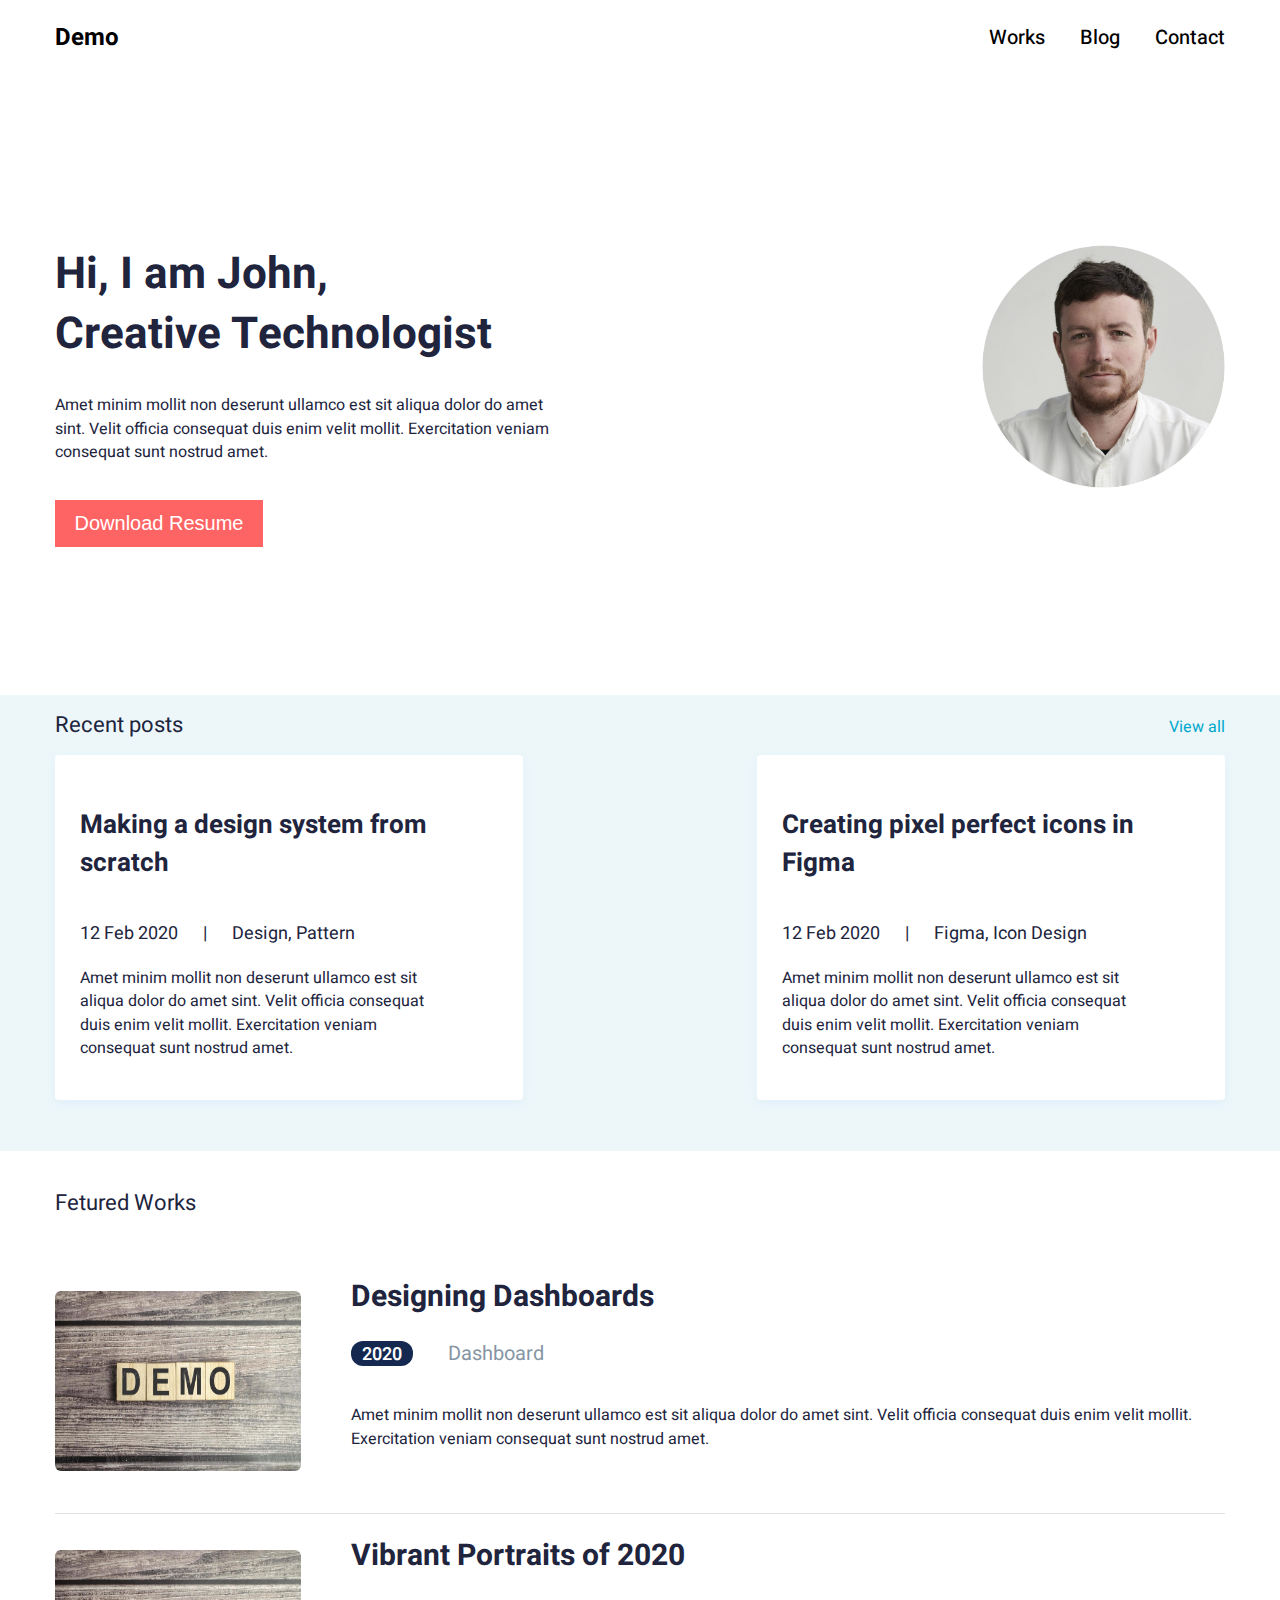
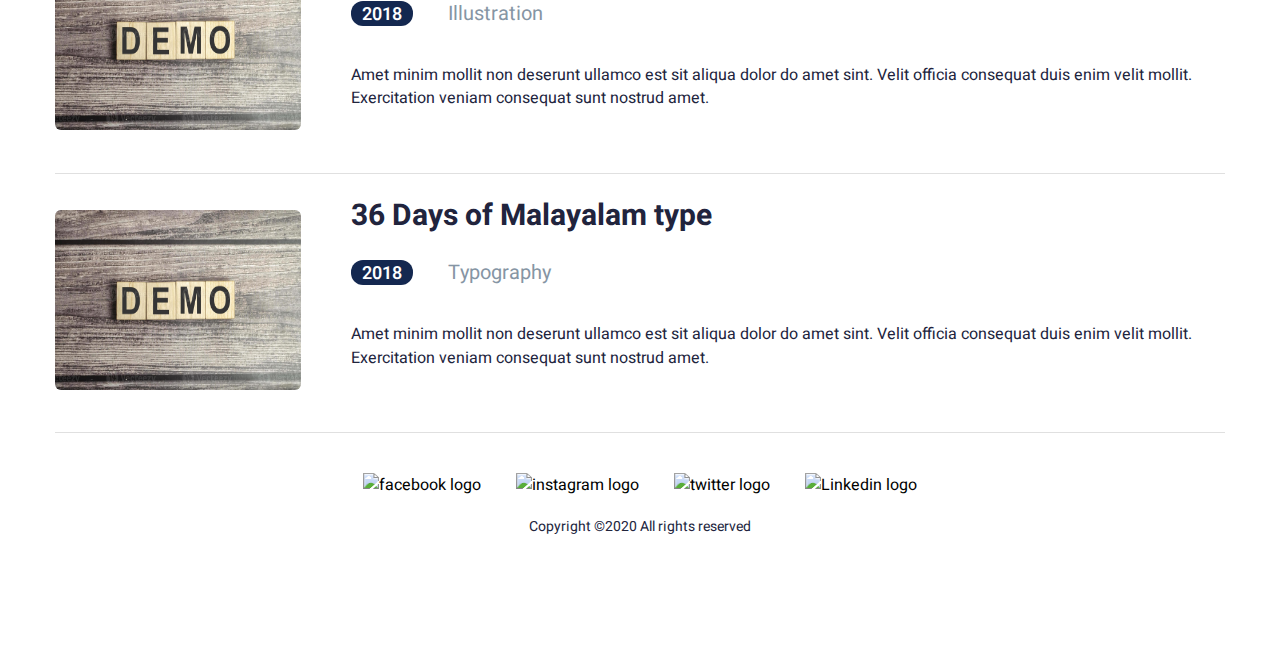
==== Assignment-2/index.html @ 6f909b79 "Assignment2 tasks" ====
<!DOCTYPE html>
<html lang="en">
  <head>
    <meta charset="UTF-8" />
    <meta name="viewport" content="width=device-width, initial-scale=1.0" />
    <link rel="preconnect" href="https://fonts.googleapis.com" />
    <link rel="preconnect" href="https://fonts.gstatic.com" crossorigin />
    <link
      href="https://fonts.googleapis.com/css2?family=DM+Sans:ital,opsz,wght@0,9..40,100..1000;1,9..40,100..1000&family=Heebo:wght@100..900&display=swap"
      rel="stylesheet"
    />

    <link rel="stylesheet" href="./css/style.css" />
    <title>Document</title>
  </head>
  <body>
    <header class="header">
      <h2>Demo</h2>
      <ul class="navHead">
        <li><a href="#Works">Works</a></li>
        <li><a href="#Blog">Blog</a></li>
        <li><a href="#Contact">Contact</a></li>
      </ul>
    </header>
    <main>
      <div class="wrapperHeroImage">
        <div class="containerHero">
          <h1>Hi, I am John, <br />Creative Technologist</h1>
          <p>
            Amet minim mollit non deserunt ullamco est sit aliqua dolor do amet
            sint. Velit officia consequat duis enim velit mollit. Exercitation
            veniam consequat sunt nostrud amet.
          </p>
          <button class="btnDownload">Download Resume</button>
        </div>
        <div class="containerImage">
          <img src="./images/jon-circle.jpg" alt="" />
        </div>
      </div>
      <div class="wrapperPosts">
        <div class="postNav">
          <ul>
            <li>Recent posts</li>
            <li><a href="#Viewall">View all</a></li>
          </ul>
        </div>
        <div class="wrapperCards">
          <a href="#">
            <div class="card">
              <h3>Making a design system from scratch</h3>
              <div class="cardDate">
                <h4>12 Feb 2020</h4>
                <h4>|</h4>
                <h4>Design, Pattern</h4>
              </div>
              <p>
                Amet minim mollit non deserunt ullamco est sit aliqua dolor do
                amet sint. Velit officia consequat duis enim velit mollit.
                Exercitation veniam consequat sunt nostrud amet.
              </p>
            </div>
          </a>
          <a href="#">
            <div class="card">
              <h3>Creating pixel perfect icons in Figma</h3>
              <div class="cardDate">
                <h4>12 Feb 2020</h4>
                <h4>|</h4>
                <h4>Figma, Icon Design</h4>
              </div>
              <p>
                Amet minim mollit non deserunt ullamco est sit aliqua dolor do
                amet sint. Velit officia consequat duis enim velit mollit.
                Exercitation veniam consequat sunt nostrud amet.
              </p>
            </div>
          </a>
        </div>
      </div>
      <div class="feturedW">
        <h3>Fetured Works</h3>
        <div class="wrapperContainer">
          <div class="image">
            <img src="images/demo.jpg" alt="demo image for blog" />
          </div>
          <div class="content">
            <a href="#"><h1>Designing Dashboards</h1></a>
            <div class="category">
              <div class="date">2020</div>
              <h3>Dashboard</h3>
            </div>
            <p>
              Amet minim mollit non deserunt ullamco est sit aliqua dolor do
              amet sint. Velit officia consequat duis enim velit mollit.
              Exercitation veniam consequat sunt nostrud amet.
            </p>
          </div>
        </div>
        <div class="wrapperContainer">
          <div class="image">
            <img src="images/demo.jpg" alt="demo image for blog" />
          </div>
          <div class="content">
            <a href="#"><h1>Vibrant Portraits of 2020</h1></a>
            <div class="category">
              <div class="date">2018</div>
              <h3>Illustration</h3>
            </div>
            <p>
              Amet minim mollit non deserunt ullamco est sit aliqua dolor do
              amet sint. Velit officia consequat duis enim velit mollit.
              Exercitation veniam consequat sunt nostrud amet.
            </p>
          </div>
        </div>
        <div class="wrapperContainer">
          <div class="image">
            <img src="images/demo.jpg" alt="demo image for blog" />
          </div>
          <div class="content">
            <a href="#"><h1>36 Days of Malayalam type</h1></a>
            <div class="category">
              <div class="date">2018</div>
              <h3>Typography</h3>
            </div>
            <p>
              Amet minim mollit non deserunt ullamco est sit aliqua dolor do
              amet sint. Velit officia consequat duis enim velit mollit.
              Exercitation veniam consequat sunt nostrud amet.
            </p>
          </div>
        </div>
      </div>
    </main>

    <footer>
      <div class="footerSection">
        <img src="/images/fb.png" alt="facebook logo" />
        <img src="/images/insta.png" alt="instagram logo" />
        <img src="/images/Group.png" alt="twitter logo" />
        <img src="/images/Linkedin.png" alt="Linkedin logo" />
      </div>
      <p>Copyright ©2020 All rights reserved</p>
    </footer>
  </body>
</html>
---- Assignment-2/css/style.css ----
body{
    padding: 0;
    margin: 0;
    font-family: "Heebo", sans-serif;
   

}

/* header */

.header{
    display: flex;
    align-items: center;
    margin: 0 auto;
    justify-content: space-between;
    width: 1170px;
}

.header ul li{
   list-style: none;
   margin-left: 35px; 
    
}

.navHead{
    display: flex;
    justify-content: space-between  ;
}

.navHead a {
    font-weight: 500;
    font-size: 20px;
    line-height: 29.38px;
    text-align: right   ;
    color: #000000;
    text-decoration: none;
}

/* main section */

/* main{
    margin: 0 auto;
} */
.wrapperHeroImage{
    margin: 0 auto;
    width: 1170px;
    height: 50vh;
    display: flex;
    justify-content: space-between;
    margin-top: 170px;
}
.containerHero{
    width:  506px;
}

.containerHero h1{
    margin-top: 0;
    color: #21243D;
    font-weight: 700;
    font-size: 44px;
    line-height: 60px;
}
.containerHero p{   
    width: 497px;
    font-weight: 400;
    font-size: 16px;
    line-height: 23.5px;
    color: #21243D;
    margin-bottom: 35px;
}
.btnDownload{
    box-sizing: border-box;
    width: 208px;
    height: 47px;
    font-size: 20px;
    font-weight: 29.38px;
    font-weight: 500;
    text-align: center;
    border: none;
    color: #ffffff;
    background-color: #FF6464;
}
.btnDownload:hover {
    background-color: rgba(255, 150, 150, 1); 
    color: #333333;
}

.containerImage img{
    border-radius: 50%;
    width: 243px;
    margin: 0 auto;
}


/* posts */
.wrapperPosts{
    background-color:#EDF7FA ;
}


.postNav ul{
    display: flex;
    margin: 0 auto;
    justify-content: space-between;
    width: 1170px;
    list-style: none;
}
ul:nth-child(1){
    padding-left: 0;
    color: #21243D;
    font-size: 22px;
    line-height: 60px;
    font-weight: 400;
}
.postNav ul:nth-last-child(1) a{
    text-decoration: none;
    color: #00A8CC;
    font-size:16px;
    font-weight:400;
    line-height: 23.5px;
}

/* wrapperCards */
.wrapperCards{
   display: flex;
   justify-content: space-between;
    width: 1170px;
    height: 396px;
    margin: 0 auto;
}
.wrapperCards a{
    text-decoration: none;
    color: none;
}

.card{
    padding: 25px;
    background-color: #FFFFFF;
    width: 418px;
    height: 295px;
    border-radius: 4px;
    box-shadow: 0 4px 8px rgba(187, 225, 250, 0.25);
}
.card:hover{
    box-shadow: 0 4px 8px rgba(0, 0, 0, 0.2);
    transition: box-shadow 0.3s ease, transform 0.2s ease;
}
.card h3{
    width: 374px;
    height: 85px;
    font-weight: 700;
    font-size: 26px;
    line-height: 38.19px;
    color: #21243D;
}


.card .cardDate{
    display: flex;
    align-items: center;
    width: 374px;
    height: 34px;
    gap: 25px;
}
.cardDate h4{
    color: #21243D;
    font-size: 18px;
    line-height: 26.44px;
    font-weight: 400;
}
.card p{
    width: 368px;
    height: 117px;
    color: #21243D;
    font-weight: 400px;
    font-size: 16px;
    line-height: 23.5px;
}

/* fetured Works */
.feturedW{
    width: 1170px;
    height: 100vh;
    margin: 0 auto;
    background-color: #ffff;
}

.feturedW h3{
    font-size: 22px;
    line-height: 60px;
    font-weight: 400;
    color: #21243D;
}

.wrapperContainer{
    width: 1170px;
    display: flex;
    gap: 50px;
   align-items: center;
   border-bottom: 1px solid #E0E0E0;
    
}
.image img{
    width: 246px;
    height: 180px;
    border-radius: 6px;
}

.content a{
    text-decoration: none;
}
.content h1{
    font-size: 30px;
    line-height: 44.06px;
    font-weight: 700;
    color: #21243D;
    margin-bottom: 0;
}

        
.content .category{
    display: flex;
    align-items: center;
    gap: 35px;
}
.category .date{
    width: 62px;
    height: 25px;
    background-color: #142850;
    align-items: center;
    color: white;
    font-size: 18px;
    font-weight: 600;
    text-align: center;    
    border-radius: 12px;
}
.category h3{
    font-size: 20px;
    line-height: 29.38px;
    font-weight: 400;
    color: #8695A4;
}
.content p{
    
    height: 93px;
    color: #21243D;
    font-weight: 400;
    font-size: 16px;
    line-height: 23.5px;

}

footer{
    width: 1170px;
    height: 182px;
    margin: 0 auto;

}

.footerSection{
    display: flex;
   justify-content: center;
   gap: 35px;
   margin-bottom:20px;
}
footer p{
    width: 1170px;
    margin: 0 auto;
    text-align: center;
    color: #21243D;
    font-size: 14px;
    font-weight: 400;
    line-height: 20.56px;
}


/* media queries */

@media (max-width:768px){
    body{
        background-color: red;
    }

    .header{
        display: flex;
        /* align-items: center; */
        margin: 0 auto;
        justify-content: space-between;
        width: 750px;
        height: 35px;
    }
    .header ul li{
        list-style: none;
        margin-left: 10px; 
         
     }

     .wrapperHeroImage{
        justify-content: center;
        flex-direction: column-reverse;
        margin-top: 100px;
    }
    .containerImage img{
        margin: 0;
        display: flex;
        justify-content: center;
        
    }

}
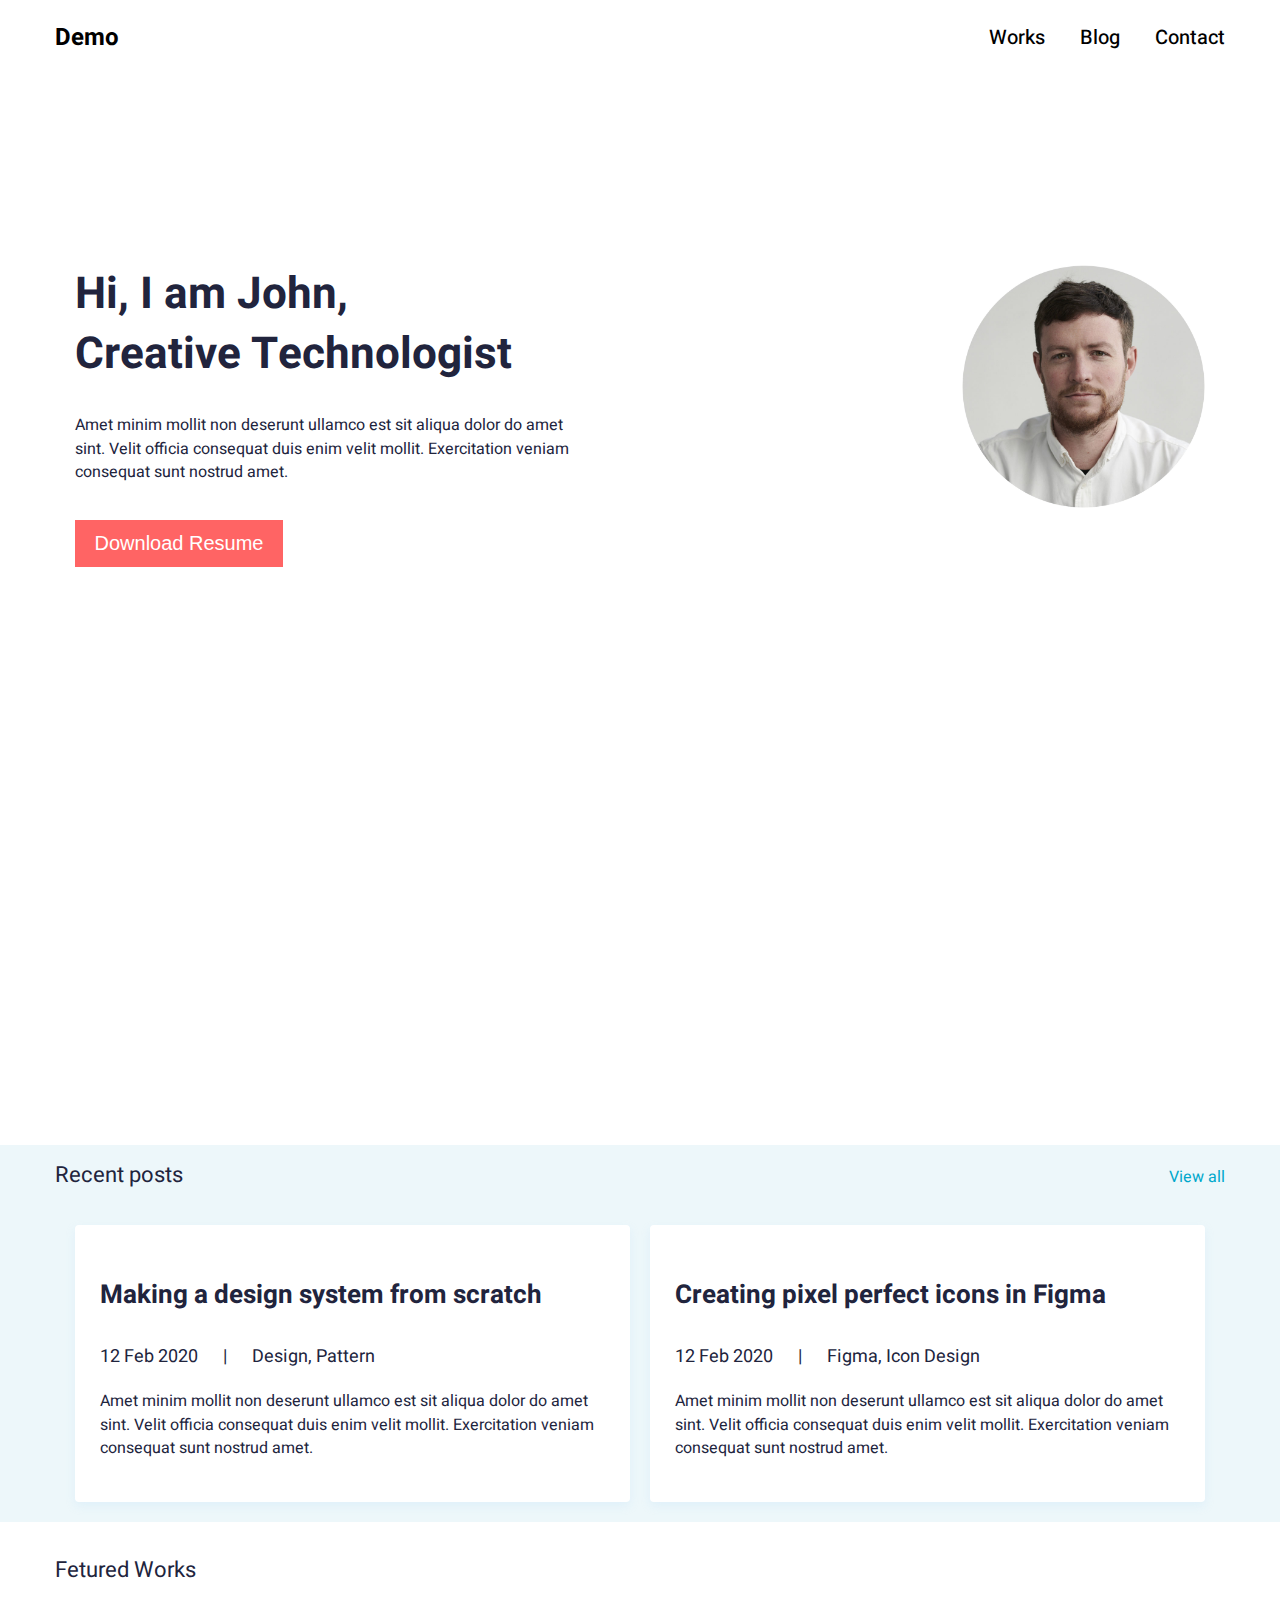
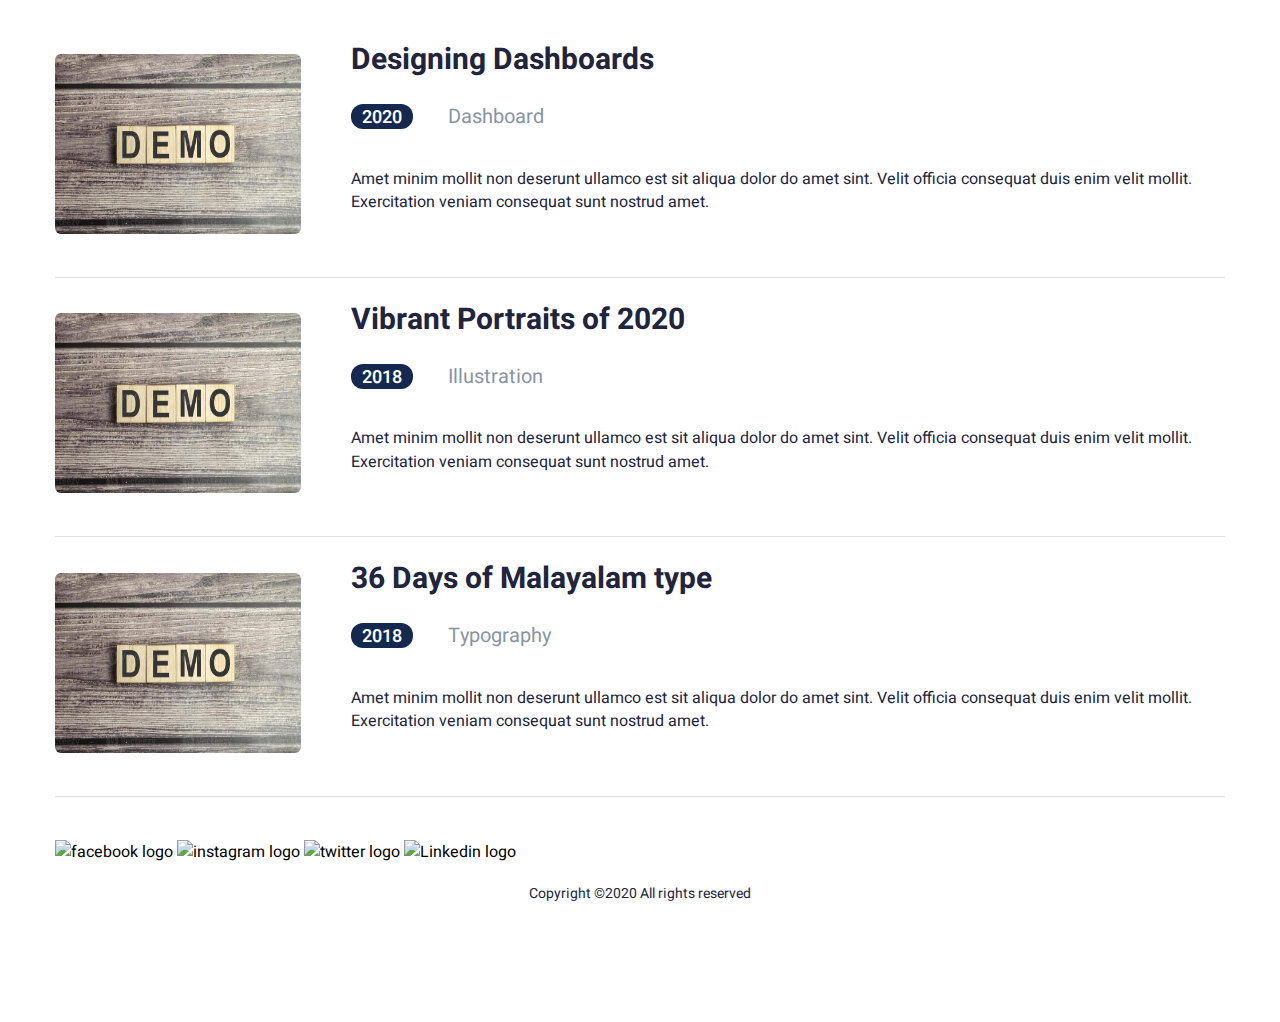
==== commit a9ddf839: "some changes for responsive" ====
--- a/Assignment-2/index.html
+++ b/Assignment-2/index.html
@@ -78,7 +78,7 @@
         </div>
       </div>
       <div class="feturedW">
-        <h3>Fetured Works</h3>
+        <h2>Fetured Works</h2>
         <div class="wrapperContainer">
           <div class="image">
             <img src="images/demo.jpg" alt="demo image for blog" />
@@ -135,7 +135,7 @@
 
     <footer>
       <div class="footerSection">
-        <img src="/images/fb.png" alt="facebook logo" />
+        <img src="/images/fbc.png" alt="facebook logo" />
         <img src="/images/insta.png" alt="instagram logo" />
         <img src="/images/Group.png" alt="twitter logo" />
         <img src="/images/Linkedin.png" alt="Linkedin logo" />
--- a/Assignment-2/css/style.css
+++ b/Assignment-2/css/style.css
@@ -1,9 +1,11 @@
+*{
+    box-sizing: border-box;
+}
+
 body{
     padding: 0;
     margin: 0;
     font-family: "Heebo", sans-serif;
-   
-
 }
 
 /* header */
@@ -42,12 +44,17 @@
     margin: 0 auto;
 } */
 .wrapperHeroImage{
-    margin: 0 auto;
-    width: 1170px;
-    height: 50vh;
+    max-width: 1170px;
+    margin:  0 auto;
+    padding: 20px;
+    box-sizing: border-box;
+    word-wrap: break-word;
+    overflow-wrap: break-word;
+    height: 100vh;
     display: flex;
     justify-content: space-between;
     margin-top: 170px;
+
 }
 .containerHero{
     width:  506px;
@@ -73,7 +80,7 @@
     width: 208px;
     height: 47px;
     font-size: 20px;
-    font-weight: 29.38px;
+    line-height: 29.38px;
     font-weight: 500;
     text-align: center;
     border: none;
@@ -94,6 +101,7 @@
 
 /* posts */
 .wrapperPosts{
+    width: 100%;
     background-color:#EDF7FA ;
 }
 
@@ -122,11 +130,11 @@
 
 /* wrapperCards */
 .wrapperCards{
-   display: flex;
-   justify-content: space-between;
-    width: 1170px;
-    height: 396px;
-    margin: 0 auto;
+    display: flex;
+    width: 1170px;
+    margin: 0 auto;
+    gap: 20px;
+    padding: 20px;
 }
 .wrapperCards a{
     text-decoration: none;
@@ -136,8 +144,6 @@
 .card{
     padding: 25px;
     background-color: #FFFFFF;
-    width: 418px;
-    height: 295px;
     border-radius: 4px;
     box-shadow: 0 4px 8px rgba(187, 225, 250, 0.25);
 }
@@ -146,8 +152,8 @@
     transition: box-shadow 0.3s ease, transform 0.2s ease;
 }
 .card h3{
-    width: 374px;
-    height: 85px;
+    /* width: 374px; */
+    /* height: 85px; */
     font-weight: 700;
     font-size: 26px;
     line-height: 38.19px;
@@ -169,8 +175,8 @@
     font-weight: 400;
 }
 .card p{
-    width: 368px;
-    height: 117px;
+    /* width: 368px; */
+    /* height: 117px; */
     color: #21243D;
     font-weight: 400px;
     font-size: 16px;
@@ -185,7 +191,7 @@
     background-color: #ffff;
 }
 
-.feturedW h3{
+.feturedW h2{
     font-size: 22px;
     line-height: 60px;
     font-weight: 400;
@@ -254,11 +260,13 @@
     width: 1170px;
     height: 182px;
     margin: 0 auto;
+    display: block;
+    
 
 }
 
 .footerSection{
-    display: flex;
+
    justify-content: center;
    gap: 35px;
    margin-bottom:20px;
@@ -278,15 +286,15 @@
 
 @media (max-width:768px){
     body{
-        background-color: red;
+        background-color: #00A8CC;
+        width: 100%;
     }
 
     .header{
-        display: flex;
-        /* align-items: center; */
-        margin: 0 auto;
+        display: none;
+        
         justify-content: space-between;
-        width: 750px;
+        width: 768px;
         height: 35px;
     }
     .header ul li{
@@ -296,21 +304,94 @@
      }
 
      .wrapperHeroImage{
+        width: 100%;
+        display: flex;
+        flex-direction: column-reverse;
+        align-items: center;
+        text-align: center;
         justify-content: center;
-        flex-direction: column-reverse;
-        margin-top: 100px;
-    }
-    .containerImage img{
-        margin: 0;
+        margin-bottom: 50px;
+        margin-top: 0%;
+    }
+   
+    .containerHero h1{
+        width:  100%;
+        height: 120px;
+        text-align: center;
+        margin:30px auto;
+        margin-bottom: 70px;
+    }
+
+    .containerHero p{   
+        width: 358px;
+        text-align: center;
+        font-weight: 400;
+        font-size: 16px;
+        line-height: 23.5px;
+        color: #21243D;
+        margin:30px auto;
+        
+    }
+    .wrapperPosts{  
+        width: 100%;
+        flex-direction: column;
+    }
+    .postNav ul:nth-last-child(1) a{
+        display: none;
+    }
+    .postNav ul:nth-last-child(1):nth-child(1){
+        width: 100%;
         display: flex;
         justify-content: center;
-        
-    }
-
-}
-
-
-
-
-
-
+      
+    }
+   
+   
+  
+    
+    .wrapperCards{
+        height: fit-content;
+        gap: 20px;
+        width: 100%;
+        margin-bottom: 50px;
+        align-items: center;
+        display: flex;
+        flex-direction: column;
+        
+    }
+    .card{
+        
+        max-width: 100%;
+    }
+
+    .feturedW h2{
+        width: 768px;
+        justify-content: center;
+        text-align: center;
+    }
+
+
+    .wrapperContainer{
+        width: 768px;
+        display: flex;
+        flex-direction: column;
+        text-align: center;
+        align-items: center;
+    }
+    .image img {
+        width: 100%;
+    }
+    .content{
+       align-items: center;
+    }
+
+  
+    
+
+}
+
+
+
+
+
+
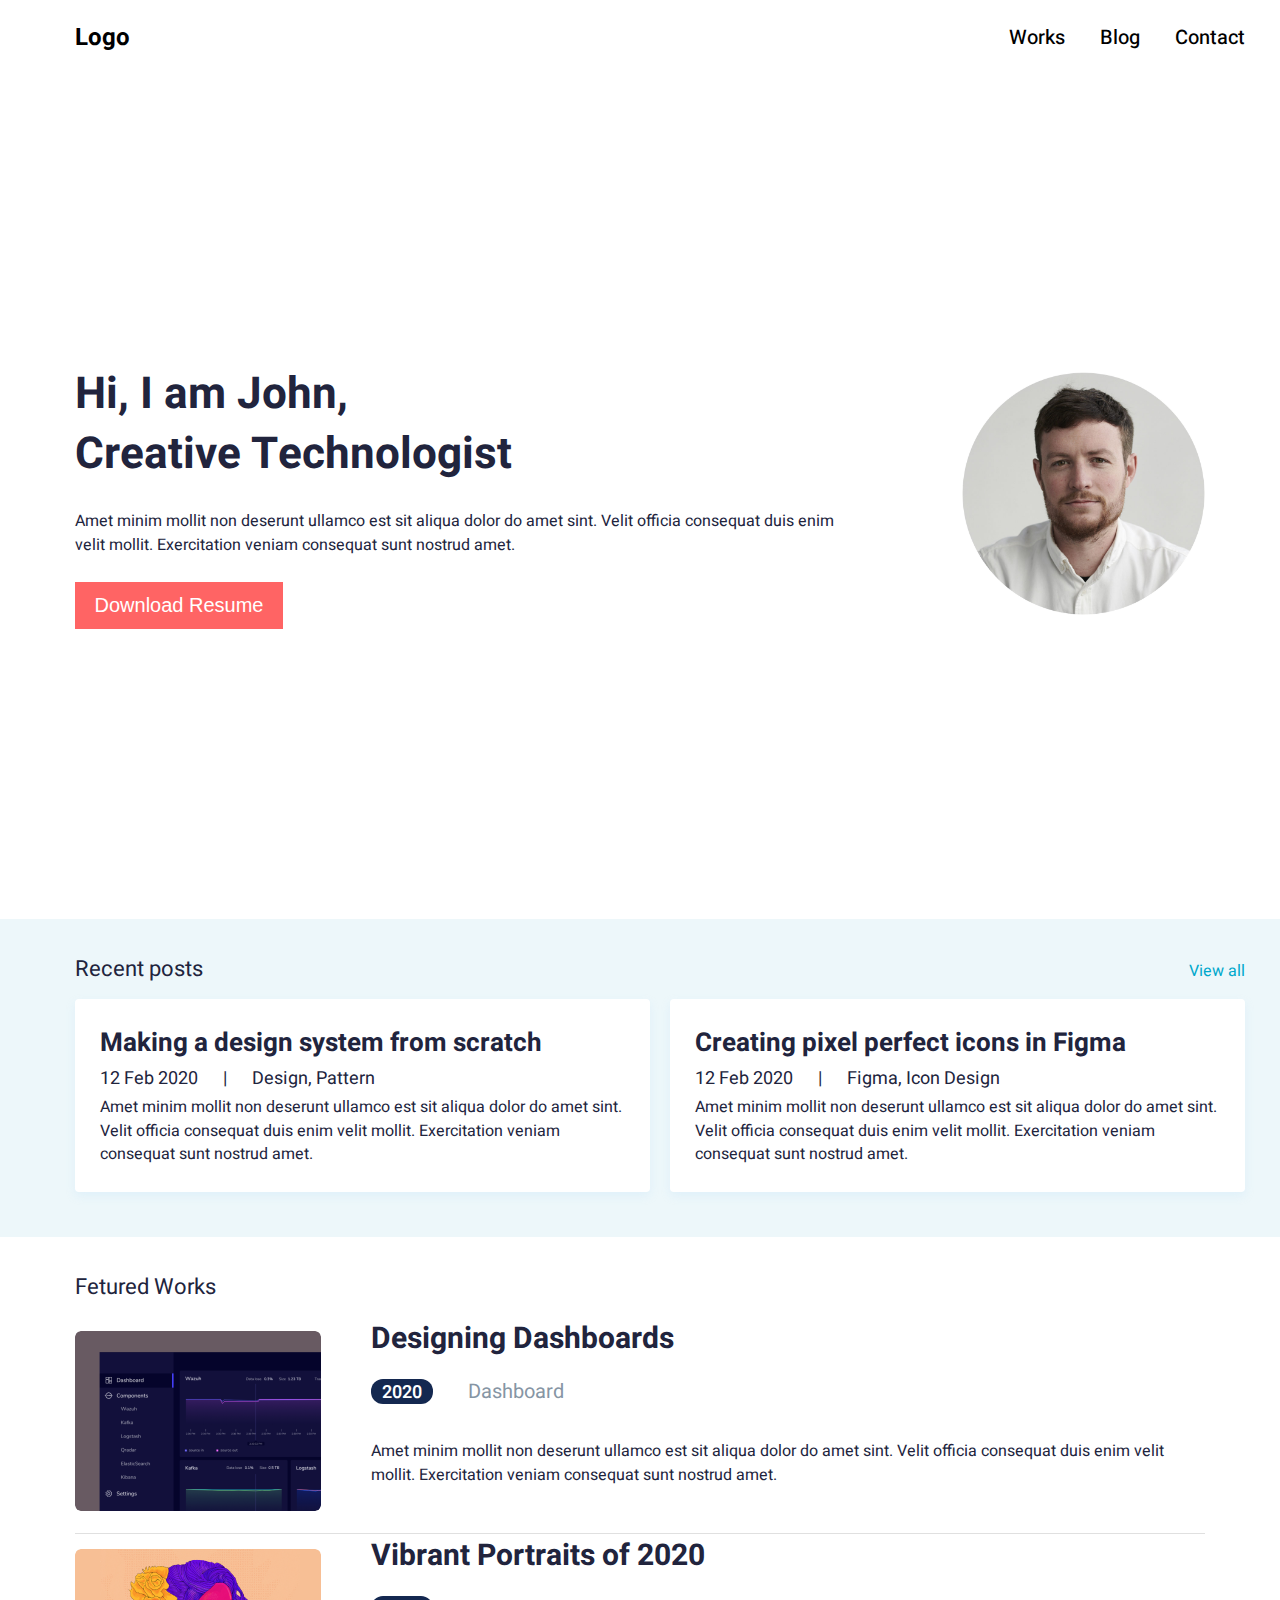
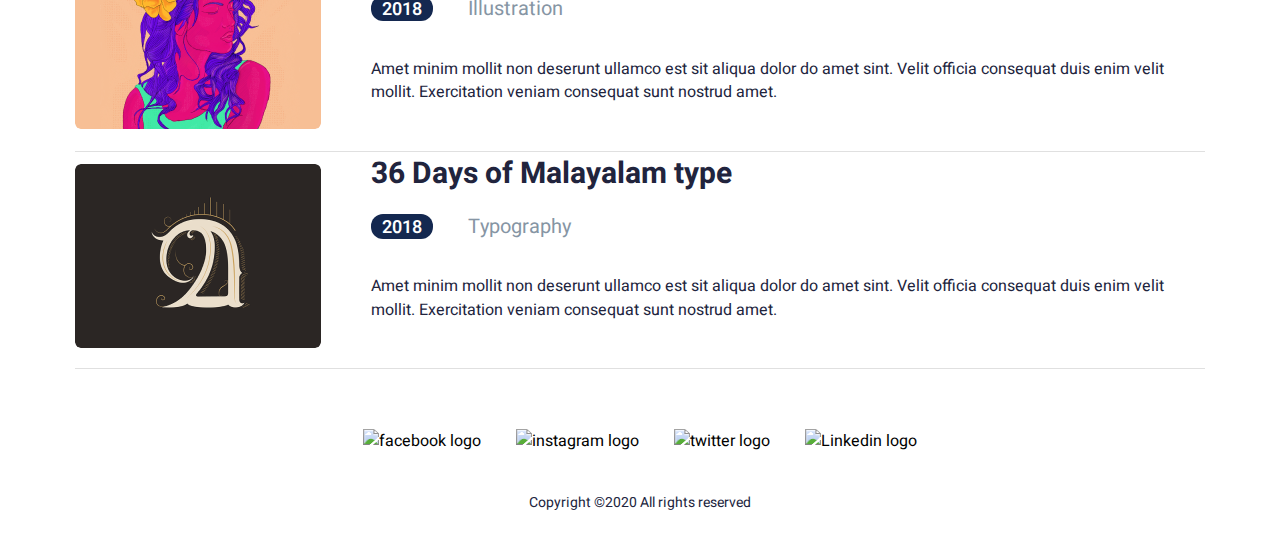
==== commit a7230bb8: "changes for making page responsive" ====
--- a/Assignment-2/index.html
+++ b/Assignment-2/index.html
@@ -15,43 +15,91 @@
   </head>
   <body>
     <header class="header">
-      <h2>Demo</h2>
-      <ul class="navHead">
-        <li><a href="#Works">Works</a></li>
-        <li><a href="#Blog">Blog</a></li>
-        <li><a href="#Contact">Contact</a></li>
-      </ul>
+      <div class="container">
+        <div class="wrapperNavHead">
+          <h2><a href="#Logo">Logo</a></h2>
+          <ul class="navHead">
+            <li><a href="#Works">Works</a></li>
+            <li><a href="#Blog">Blog</a></li>
+            <li><a href="#Contact">Contact</a></li>
+          </ul>
+        </div>
+        <div class="hamburger">
+          <img src="/images/menu.png" alt="" />
+        </div>
+      </div>
     </header>
     <main>
-      <div class="wrapperHeroImage">
-        <div class="containerHero">
-          <h1>Hi, I am John, <br />Creative Technologist</h1>
-          <p>
-            Amet minim mollit non deserunt ullamco est sit aliqua dolor do amet
-            sint. Velit officia consequat duis enim velit mollit. Exercitation
-            veniam consequat sunt nostrud amet.
-          </p>
-          <button class="btnDownload">Download Resume</button>
+      <section class="sectionWrapperHeroImage">
+        <div class="container">
+          <div class="wrapperHeroImage">
+            <div class="containerHero">
+              <h1>Hi, I am John, <br />Creative Technologist</h1>
+              <p>
+                Amet minim mollit non deserunt ullamco est sit aliqua dolor do
+                amet sint. Velit officia consequat duis enim velit mollit.
+                Exercitation veniam consequat sunt nostrud amet.
+              </p>
+              <button class="btnDownload">Download Resume</button>
+            </div>
+            <div class="containerImage">
+              <img src="./images/jon-circle.jpg" alt="" />
+            </div>
+          </div>
         </div>
-        <div class="containerImage">
-          <img src="./images/jon-circle.jpg" alt="" />
+      </section>
+      <section class="wrapperPosts">
+        <div class="container">
+          <div class="postNav">
+            <h3>Recent posts</h3>
+            <h3><a href="#Viewall">View all</a></h3>
+          </div>
+          <div class="wrapperCards">
+            <a href="#">
+              <div class="card">
+                <h3>Making a design system from scratch</h3>
+                <div class="cardDate">
+                  <h4>12 Feb 2020</h4>
+                  <h4>|</h4>
+                  <h4>Design, Pattern</h4>
+                </div>
+                <p>
+                  Amet minim mollit non deserunt ullamco est sit aliqua dolor do
+                  amet sint. Velit officia consequat duis enim velit mollit.
+                  Exercitation veniam consequat sunt nostrud amet.
+                </p>
+              </div>
+            </a>
+            <a href="#">
+              <div class="card">
+                <h3>Creating pixel perfect icons in Figma</h3>
+                <div class="cardDate">
+                  <h4>12 Feb 2020</h4>
+                  <h4>|</h4>
+                  <h4>Figma, Icon Design</h4>
+                </div>
+                <p>
+                  Amet minim mollit non deserunt ullamco est sit aliqua dolor do
+                  amet sint. Velit officia consequat duis enim velit mollit.
+                  Exercitation veniam consequat sunt nostrud amet.
+                </p>
+              </div>
+            </a>
+          </div>
         </div>
-      </div>
-      <div class="wrapperPosts">
-        <div class="postNav">
-          <ul>
-            <li>Recent posts</li>
-            <li><a href="#Viewall">View all</a></li>
-          </ul>
-        </div>
-        <div class="wrapperCards">
-          <a href="#">
-            <div class="card">
-              <h3>Making a design system from scratch</h3>
-              <div class="cardDate">
-                <h4>12 Feb 2020</h4>
-                <h4>|</h4>
-                <h4>Design, Pattern</h4>
+      </section>
+      <section class="feturedW">
+        <div class="container">
+          <h2>Fetured Works</h2>
+          <div class="wrapperContainer">
+            <div class="image">
+              <img src="images/Rectangle 30.png" alt="demo image for blog" />
+            </div>
+            <div class="content">
+              <a href="#"><h5>Designing Dashboards</h5></a>
+              <div class="category">
+                <div class="date">2020</div>
+                <h3>Dashboard</h3>
               </div>
               <p>
                 Amet minim mollit non deserunt ullamco est sit aliqua dolor do
@@ -59,14 +107,16 @@
                 Exercitation veniam consequat sunt nostrud amet.
               </p>
             </div>
-          </a>
-          <a href="#">
-            <div class="card">
-              <h3>Creating pixel perfect icons in Figma</h3>
-              <div class="cardDate">
-                <h4>12 Feb 2020</h4>
-                <h4>|</h4>
-                <h4>Figma, Icon Design</h4>
+          </div>
+          <div class="wrapperContainer">
+            <div class="image">
+              <img src="images/Rectangle 32.png" alt="demo image for blog" />
+            </div>
+            <div class="content">
+              <a href="#"><h5>Vibrant Portraits of 2020</h5></a>
+              <div class="category">
+                <div class="date">2018</div>
+                <h3>Illustration</h3>
               </div>
               <p>
                 Amet minim mollit non deserunt ullamco est sit aliqua dolor do
@@ -74,71 +124,36 @@
                 Exercitation veniam consequat sunt nostrud amet.
               </p>
             </div>
-          </a>
-        </div>
-      </div>
-      <div class="feturedW">
-        <h2>Fetured Works</h2>
-        <div class="wrapperContainer">
-          <div class="image">
-            <img src="images/demo.jpg" alt="demo image for blog" />
           </div>
-          <div class="content">
-            <a href="#"><h1>Designing Dashboards</h1></a>
-            <div class="category">
-              <div class="date">2020</div>
-              <h3>Dashboard</h3>
+          <div class="wrapperContainer">
+            <div class="image">
+              <img src="images/Rectangle 34.png" alt="demo image for blog" />
             </div>
-            <p>
-              Amet minim mollit non deserunt ullamco est sit aliqua dolor do
-              amet sint. Velit officia consequat duis enim velit mollit.
-              Exercitation veniam consequat sunt nostrud amet.
-            </p>
+            <div class="content">
+              <a href="#"><h5>36 Days of Malayalam type</h5></a>
+              <div class="category">
+                <div class="date">2018</div>
+                <h3>Typography</h3>
+              </div>
+              <p>
+                Amet minim mollit non deserunt ullamco est sit aliqua dolor do
+                amet sint. Velit officia consequat duis enim velit mollit.
+                Exercitation veniam consequat sunt nostrud amet.
+              </p>
+            </div>
           </div>
         </div>
-        <div class="wrapperContainer">
-          <div class="image">
-            <img src="images/demo.jpg" alt="demo image for blog" />
-          </div>
-          <div class="content">
-            <a href="#"><h1>Vibrant Portraits of 2020</h1></a>
-            <div class="category">
-              <div class="date">2018</div>
-              <h3>Illustration</h3>
-            </div>
-            <p>
-              Amet minim mollit non deserunt ullamco est sit aliqua dolor do
-              amet sint. Velit officia consequat duis enim velit mollit.
-              Exercitation veniam consequat sunt nostrud amet.
-            </p>
-          </div>
-        </div>
-        <div class="wrapperContainer">
-          <div class="image">
-            <img src="images/demo.jpg" alt="demo image for blog" />
-          </div>
-          <div class="content">
-            <a href="#"><h1>36 Days of Malayalam type</h1></a>
-            <div class="category">
-              <div class="date">2018</div>
-              <h3>Typography</h3>
-            </div>
-            <p>
-              Amet minim mollit non deserunt ullamco est sit aliqua dolor do
-              amet sint. Velit officia consequat duis enim velit mollit.
-              Exercitation veniam consequat sunt nostrud amet.
-            </p>
-          </div>
-        </div>
-      </div>
+      </section>
     </main>
 
     <footer>
-      <div class="footerSection">
-        <img src="/images/fbc.png" alt="facebook logo" />
-        <img src="/images/insta.png" alt="instagram logo" />
-        <img src="/images/Group.png" alt="twitter logo" />
-        <img src="/images/Linkedin.png" alt="Linkedin logo" />
+      <div class="container">
+        <div class="footerSection">
+          <img src="/images/fbc.png" alt="facebook logo" />
+          <img src="/images/insta.png" alt="instagram logo" />
+          <img src="/images/Group.png" alt="twitter logo" />
+          <img src="/images/Linkedin.png" alt="Linkedin logo" />
+        </div>
       </div>
       <p>Copyright ©2020 All rights reserved</p>
     </footer>
--- a/Assignment-2/css/style.css
+++ b/Assignment-2/css/style.css
@@ -1,5 +1,7 @@
 *{
     box-sizing: border-box;
+    padding: 0;
+    margin: 0;
 }
 
 body{
@@ -7,15 +9,29 @@
     margin: 0;
     font-family: "Heebo", sans-serif;
 }
+a{
+    text-decoration: none;
+    color: #000000;
+}
 
 /* header */
 
-.header{
+.hamburger{
+    display: none;
+}
+.wrapperNavHead{
     display: flex;
     align-items: center;
     margin: 0 auto;
     justify-content: space-between;
     width: 1170px;
+}
+
+.wrapperNavHead h2 a:hover{
+    color: #FF6464;
+}
+.wrapperNavHead li a:hover{
+    color: #FF6464;
 }
 
 .header ul li{
@@ -34,7 +50,6 @@
     font-size: 20px;
     line-height: 29.38px;
     text-align: right   ;
-    color: #000000;
     text-decoration: none;
 }
 
@@ -43,37 +58,35 @@
 /* main{
     margin: 0 auto;
 } */
-.wrapperHeroImage{
+ .container{
     max-width: 1170px;
     margin:  0 auto;
     padding: 20px;
     box-sizing: border-box;
-    word-wrap: break-word;
-    overflow-wrap: break-word;
-    height: 100vh;
+    
+ }
+ .wrapperHeroImage{
     display: flex;
     justify-content: space-between;
-    margin-top: 170px;
-
-}
-.containerHero{
-    width:  506px;
-}
+    gap: 100px;
+    min-height: calc(100vh - 96px);
+    align-items: center;
+    /* margin-top: calc(100vh - 96px); */
+ }
 
 .containerHero h1{
-    margin-top: 0;
     color: #21243D;
     font-weight: 700;
     font-size: 44px;
     line-height: 60px;
-}
-.containerHero p{   
-    width: 497px;
+    margin-bottom: 25px;
+}
+.containerHero p{  
     font-weight: 400;
     font-size: 16px;
     line-height: 23.5px;
     color: #21243D;
-    margin-bottom: 35px;
+    margin-bottom: 25px;
 }
 .btnDownload{
     box-sizing: border-box;
@@ -88,8 +101,10 @@
     background-color: #FF6464;
 }
 .btnDownload:hover {
-    background-color: rgba(255, 150, 150, 1); 
-    color: #333333;
+    background-color: rgb(253, 250, 250); 
+    color: #000000;
+    border: 1px solid#FF6464;
+    ;
 }
 
 .containerImage img{
@@ -106,27 +121,31 @@
 }
 
 
-.postNav ul{
+.postNav{
     display: flex;
     margin: 0 auto;
     justify-content: space-between;
     width: 1170px;
     list-style: none;
 }
-ul:nth-child(1){
+.postNav h3{
     padding-left: 0;
     color: #21243D;
     font-size: 22px;
     line-height: 60px;
     font-weight: 400;
 }
-.postNav ul:nth-last-child(1) a{
+
+.postNav h3 a{
     text-decoration: none;
     color: #00A8CC;
     font-size:16px;
     font-weight:400;
     line-height: 23.5px;
 }
+.postNav h3 a:hover{
+    color: blue;
+}
 
 /* wrapperCards */
 .wrapperCards{
@@ -134,7 +153,7 @@
     width: 1170px;
     margin: 0 auto;
     gap: 20px;
-    padding: 20px;
+    margin-bottom: 25px;
 }
 .wrapperCards a{
     text-decoration: none;
@@ -152,8 +171,6 @@
     transition: box-shadow 0.3s ease, transform 0.2s ease;
 }
 .card h3{
-    /* width: 374px; */
-    /* height: 85px; */
     font-weight: 700;
     font-size: 26px;
     line-height: 38.19px;
@@ -175,8 +192,6 @@
     font-weight: 400;
 }
 .card p{
-    /* width: 368px; */
-    /* height: 117px; */
     color: #21243D;
     font-weight: 400px;
     font-size: 16px;
@@ -184,12 +199,7 @@
 }
 
 /* fetured Works */
-.feturedW{
-    width: 1170px;
-    height: 100vh;
-    margin: 0 auto;
-    background-color: #ffff;
-}
+
 
 .feturedW h2{
     font-size: 22px;
@@ -199,35 +209,36 @@
 }
 
 .wrapperContainer{
-    width: 1170px;
     display: flex;
     gap: 50px;
-   align-items: center;
-   border-bottom: 1px solid #E0E0E0;
-    
+    align-items: center;
+    border-bottom: 1px solid #E0E0E0;
+    
+}
+.image {
+    min-width: 246px;
 }
 .image img{
-    width: 246px;
-    height: 180px;
+    width: 100%;
     border-radius: 6px;
 }
 
 .content a{
     text-decoration: none;
 }
-.content h1{
+.content h5{
     font-size: 30px;
     line-height: 44.06px;
     font-weight: 700;
     color: #21243D;
-    margin-bottom: 0;
-}
-
-        
-.content .category{
+    margin-bottom: 16px;
+}
+
+.category{
     display: flex;
     align-items: center;
     gap: 35px;
+    margin-bottom: 34px;
 }
 .category .date{
     width: 62px;
@@ -255,25 +266,25 @@
     line-height: 23.5px;
 
 }
+/* footer section */
 
 footer{
-    width: 1170px;
-    height: 182px;
-    margin: 0 auto;
-    display: block;
-    
-
+    padding: 20px;
 }
 
 .footerSection{
-
+    display: flex;
    justify-content: center;
    gap: 35px;
    margin-bottom:20px;
 }
+
+.footerSection img:hover{
+    /* transition: transform 0.3s ease; */
+    transform: scale(1.2);
+}
+
 footer p{
-    width: 1170px;
-    margin: 0 auto;
     text-align: center;
     color: #21243D;
     font-size: 14px;
@@ -286,17 +297,24 @@
 
 @media (max-width:768px){
     body{
-        background-color: #00A8CC;
-        width: 100%;
-    }
-
-    .header{
+       
+    }
+    .container{
+        width: 100%;
+    }
+
+    .hamburger{
+        display: block; 
+        float: right;
+    }
+
+    .wrapperNavHead{
         display: none;
-        
         justify-content: space-between;
         width: 768px;
         height: 35px;
     }
+
     .header ul li{
         list-style: none;
         margin-left: 10px; 
@@ -322,8 +340,7 @@
         margin-bottom: 70px;
     }
 
-    .containerHero p{   
-        width: 358px;
+    .containerHero p{  
         text-align: center;
         font-weight: 400;
         font-size: 16px;
@@ -336,14 +353,14 @@
         width: 100%;
         flex-direction: column;
     }
-    .postNav ul:nth-last-child(1) a{
-        display: none;
-    }
-    .postNav ul:nth-last-child(1):nth-child(1){
+    
+    .postNav {
         width: 100%;
         display: flex;
         justify-content: center;
-      
+    }
+    .postNav h3 a{
+        display: none;
     }
    
    
@@ -359,8 +376,7 @@
         flex-direction: column;
         
     }
-    .card{
-        
+    .card{ 
         max-width: 100%;
     }
 
@@ -372,14 +388,20 @@
 
 
     .wrapperContainer{
-        width: 768px;
+        height: fit-content;
+        gap: 20px;
+        width: 100%;
+        margin-bottom: 50px;    
         display: flex;
-        flex-direction: column;
-        text-align: center;
-        align-items: center;
-    }
+        flex-direction: column;   
+    }
+    .image{
+        width: 100%;
+    }
+
     .image img {
-        width: 100%;
+        /* align-items: center; */
+        /* width: 100%; */
     }
     .content{
        align-items: center;
